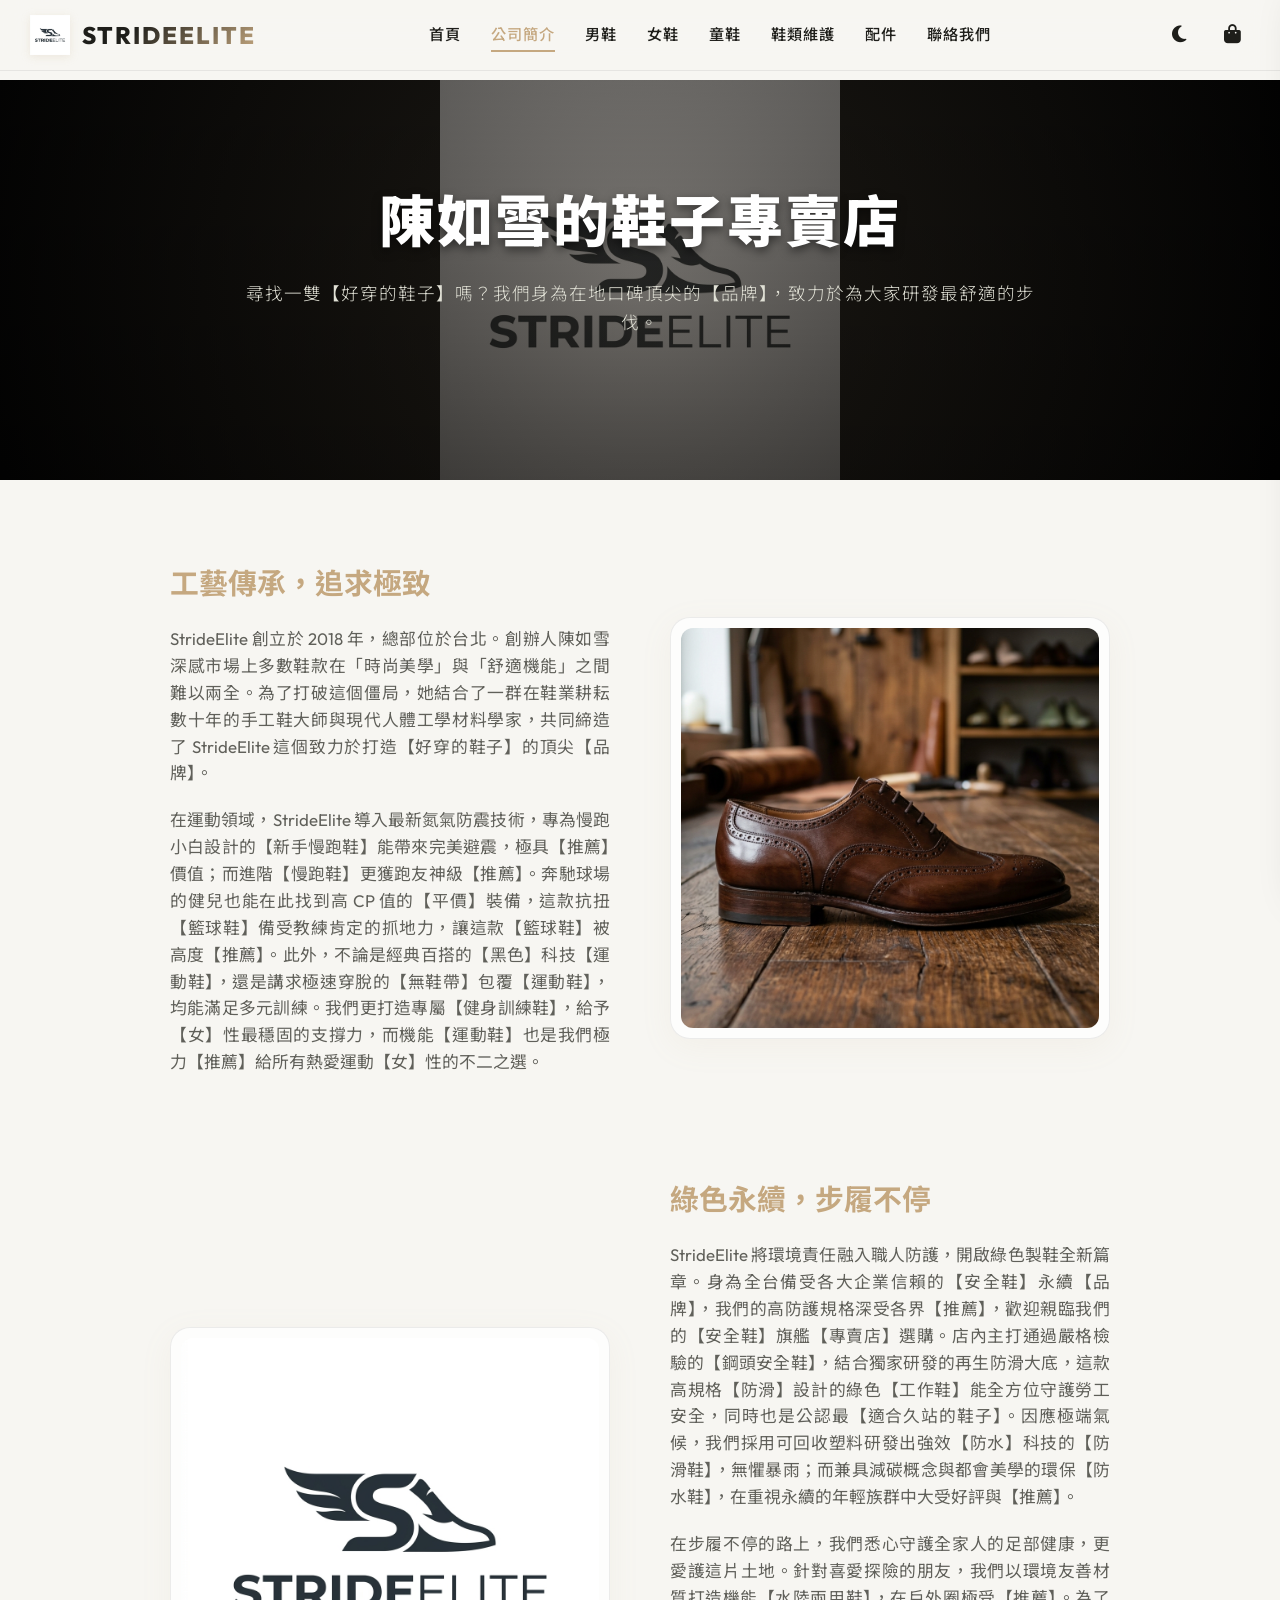
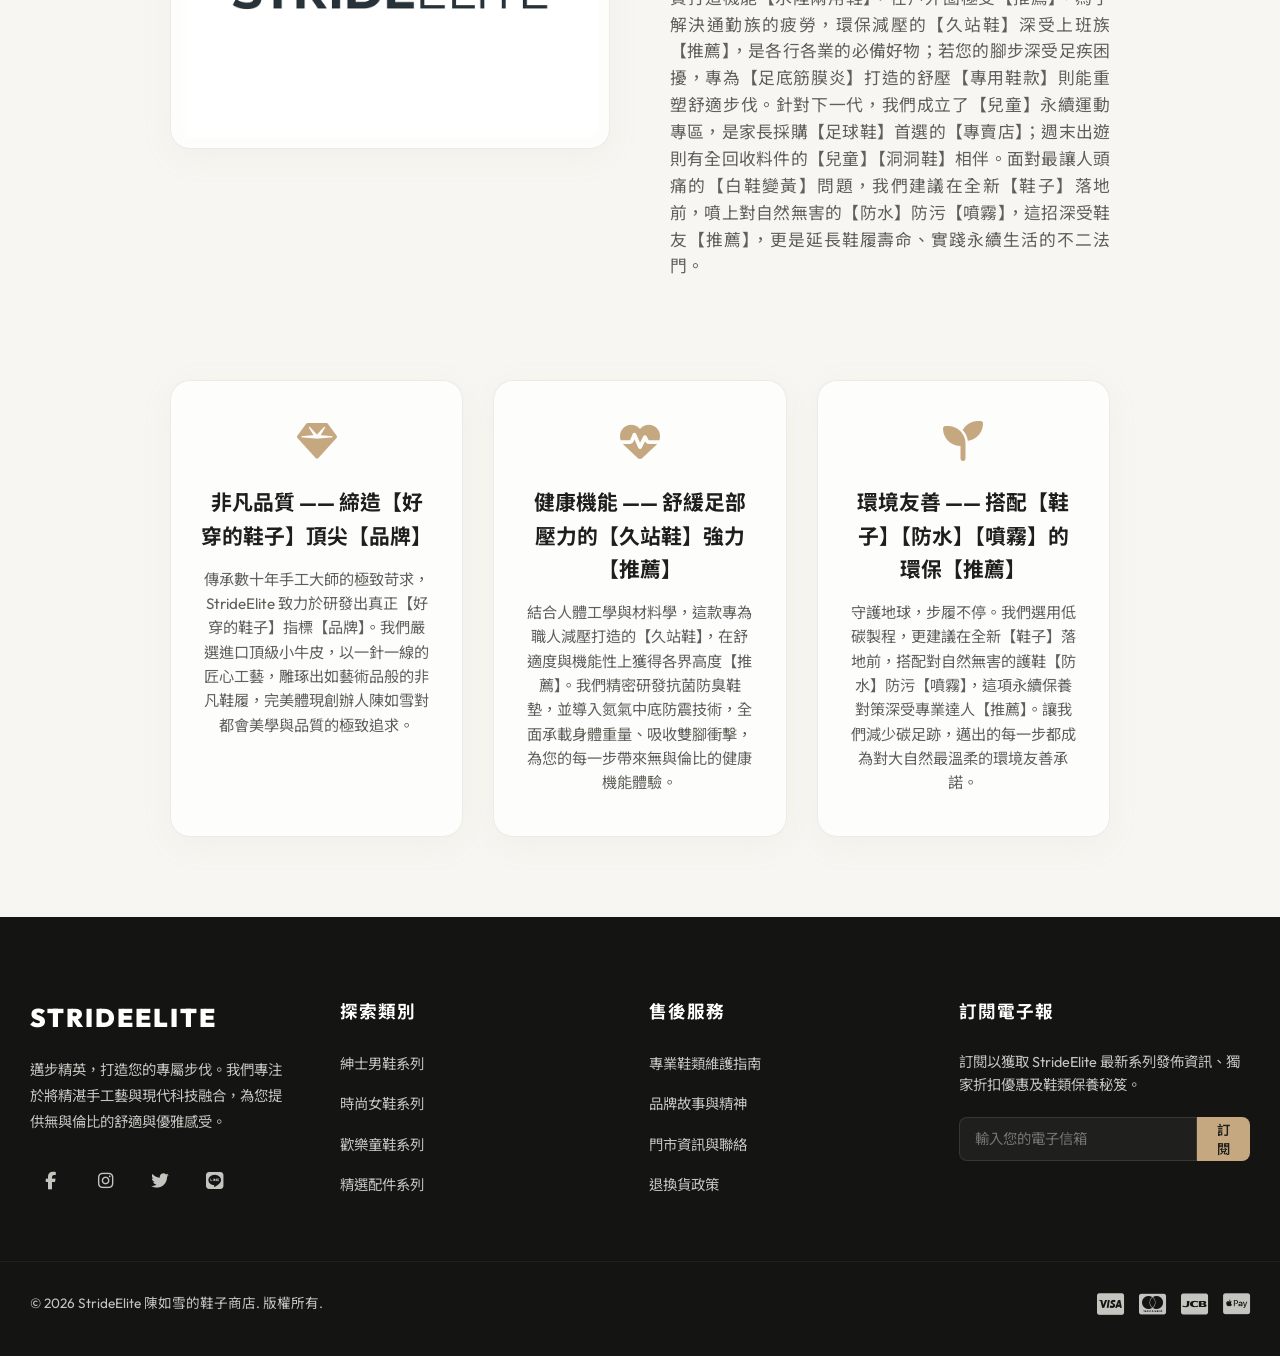
==== about.html @ 8a20d1fc "Add files via upload" ====
<!DOCTYPE html>
<html lang="zh-Hant-TW">
<head>
  <meta charset="UTF-8">
  <meta name="viewport" content="width=device-width, initial-scale=1.0">
  
  <!-- SEO Meta Tags -->
  <title>品牌故事與精神 | StrideElite 邁步精英</title>
  <meta name="description" content="了解 StrideElite 品牌背後的手工藝傳承與人體工學健康機能。創辦人陳如雪帶領團隊堅持永續環保理念，打造舒適且好穿的鞋履。">
  <meta name="keywords" content="StrideElite, 品牌故事, 陳如雪, 手工製鞋, 綠色永續, 環保鞋">
  <meta name="author" content="StrideElite Co.">
  
  <!-- Favicon -->
  <link rel="icon" type="image/png" href="assets/images/logo.png">
  
  <!-- Stylesheets -->
  <link rel="stylesheet" href="https://cdnjs.cloudflare.com/ajax/libs/font-awesome/6.4.0/css/all.min.css">
  <link rel="stylesheet" href="css/styles.css">
</head>
<body>

  <!-- App Sticky Navbar (Header) -->
  <header class="app-header" id="app-header"></header>

  <!-- Main View Container -->
  <main class="main-content" id="main-content">
    <div style="padding: 100px; text-align: center;">
      <i class="fas fa-spinner fa-spin" style="font-size: 3rem; color: var(--primary-gold); margin-bottom: 20px;"></i>
      <h2>載入品牌故事中...</h2>
    </div>
  </main>

  <!-- App Footer -->
  <footer class="app-footer" id="app-footer"></footer>

  <!-- Sidebar Cart Widget -->
  <div class="cart-sidebar" id="cart-sidebar">
    <div class="cart-header">
      <h3><i class="fas fa-shopping-bag" style="color: var(--primary-gold);"></i> 我的購物車</h3>
      <button class="close-cart-btn" id="close-cart-btn" title="關閉購物車">
        <i class="fas fa-times"></i>
      </button>
    </div>
    <div class="cart-items-list" id="cart-items-list"></div>
    <div class="cart-footer">
      <div class="cart-total-row">
        <span class="cart-total-label">總金額 (Subtotal):</span>
        <span class="cart-total-price" id="cart-total-price">0</span>
      </div>
      <button class="btn btn-primary btn-checkout" id="checkout-btn">
        立即前往結帳 <i class="fas fa-arrow-right" style="margin-left: 8px;"></i>
      </button>
    </div>
  </div>

  <div class="overlay-backdrop" id="overlay-backdrop"></div>

  <!-- Scripts -->
  <script src="js/products.js"></script>
  <script src="js/components.js"></script>
  <script src="js/app.js"></script>
  
  <script>
    document.addEventListener('DOMContentLoaded', () => {
      const footer = document.getElementById('app-footer');
      if (footer) {
        footer.innerHTML = getFooterHTML();
        const newsletterForm = document.getElementById('newsletter-form');
        if (newsletterForm) {
          newsletterForm.addEventListener('submit', (e) => {
            e.preventDefault();
            const email = newsletterForm.querySelector('input').value;
            showToast(`感謝訂閱！折扣碼已發送至 ${email}`);
            newsletterForm.reset();
          });
        }
      }
    });
  </script>
</body>
</html>
---- css/styles.css ----
/* StrideElite - Premium Brand Shoe Website Styling */

/* Import Fonts */
@import url('https://fonts.googleapis.com/css2?family=Noto+Sans+TC:wght@300;400;500;700;900&family=Outfit:wght@300;400;500;600;700;900&display=swap');

/* CSS Variables */
:root {
  /* Color Palette - Premium Warm/Bronze Theme */
  --primary-gold: #c5a880;
  --primary-gold-hover: #b09168;
  --accent-gold: #e2cfa7;
  
  /* Light Theme Colors */
  --bg-color: #f7f6f2;
  --bg-card: rgba(255, 255, 255, 0.75);
  --bg-nav: rgba(247, 246, 242, 0.85);
  --text-primary: #1e1e1a;
  --text-secondary: #60605a;
  --border-color: rgba(30, 30, 26, 0.08);
  --card-shadow: 0 8px 32px 0 rgba(197, 168, 128, 0.08);
  --glass-bg: rgba(255, 255, 255, 0.45);
  --glass-border: rgba(255, 255, 255, 0.6);
  --footer-bg: #141412;
  --footer-text: #c5c5c0;
  --input-bg: #ffffff;
  
  /* Status Colors */
  --success: #63a375;
  --warning: #ffb142;
  
  /* Fonts */
  --font-primary: 'Outfit', 'Noto Sans TC', sans-serif;
  
  /* System Constants */
  --border-radius-lg: 20px;
  --border-radius-md: 12px;
  --border-radius-sm: 8px;
  --transition-smooth: all 0.4s cubic-bezier(0.25, 1, 0.5, 1);
  --transition-fast: all 0.2s ease;
}

/* Dark Theme Variables */
[data-theme="dark"] {
  --bg-color: #0d0d0c;
  --bg-card: rgba(20, 20, 18, 0.75);
  --bg-nav: rgba(13, 13, 12, 0.85);
  --text-primary: #f5f5f0;
  --text-secondary: #a5a59f;
  --border-color: rgba(245, 245, 240, 0.08);
  --card-shadow: 0 8px 32px 0 rgba(0, 0, 0, 0.4);
  --glass-bg: rgba(20, 20, 18, 0.45);
  --glass-border: rgba(245, 245, 240, 0.08);
  --footer-bg: #070706;
  --footer-text: #9a9a95;
  --input-bg: #181816;
}

/* Reset & Global Styles */
* {
  margin: 0;
  padding: 0;
  box-sizing: border-box;
}

body {
  font-family: var(--font-primary);
  background-color: var(--bg-color);
  color: var(--text-primary);
  line-height: 1.6;
  overflow-x: hidden;
  transition: background-color 0.5s ease, color 0.5s ease;
}

a {
  text-decoration: none;
  color: inherit;
  transition: var(--transition-fast);
}

button, input, textarea, select {
  font-family: inherit;
  outline: none;
}

img {
  max-width: 100%;
  height: auto;
  display: block;
}

/* Scrollbar Customization */
::-webkit-scrollbar {
  width: 8px;
}
::-webkit-scrollbar-track {
  background: var(--bg-color);
}
::-webkit-scrollbar-thumb {
  background: var(--primary-gold);
  border-radius: 4px;
}
::-webkit-scrollbar-thumb:hover {
  background: var(--primary-gold-hover);
}

/* Glassmorphism Utility */
.glass-panel {
  background: var(--bg-card);
  backdrop-filter: blur(16px);
  -webkit-backdrop-filter: blur(16px);
  border: 1px solid var(--border-color);
  box-shadow: var(--card-shadow);
  border-radius: var(--border-radius-lg);
  transition: var(--transition-smooth);
}

/* App Header Layout */
.app-header {
  position: fixed;
  top: 0;
  left: 0;
  width: 100%;
  z-index: 1000;
  background: var(--bg-nav);
  backdrop-filter: blur(20px);
  -webkit-backdrop-filter: blur(20px);
  border-bottom: 1px solid var(--border-color);
  transition: var(--transition-smooth);
}

.header-container {
  max-width: 1400px;
  margin: 0 auto;
  padding: 15px 30px;
  display: flex;
  justify-content: space-between;
  align-items: center;
}

.logo-link {
  display: flex;
  align-items: center;
  gap: 12px;
}

.logo-img {
  height: 40px;
  width: auto;
  filter: drop-shadow(0 2px 4px rgba(197, 168, 128, 0.2));
}

.logo-text {
  font-size: 1.5rem;
  font-weight: 800;
  letter-spacing: 2px;
  background: linear-gradient(135deg, var(--text-primary) 30%, var(--primary-gold) 100%);
  -webkit-background-clip: text;
  -webkit-text-fill-color: transparent;
  text-transform: uppercase;
}

.nav-menu {
  display: flex;
  list-style: none;
  gap: 30px;
}

.nav-link {
  font-size: 0.95rem;
  font-weight: 500;
  letter-spacing: 1px;
  position: relative;
  padding: 8px 0;
}

.nav-link::after {
  content: '';
  position: absolute;
  bottom: 0;
  left: 0;
  width: 0;
  height: 2px;
  background-color: var(--primary-gold);
  transition: var(--transition-smooth);
}

.nav-link:hover, .nav-link.active {
  color: var(--primary-gold);
}

.nav-link:hover::after, .nav-link.active::after {
  width: 100%;
}

.header-actions {
  display: flex;
  align-items: center;
  gap: 20px;
}

.action-btn {
  background: none;
  border: none;
  color: var(--text-primary);
  font-size: 1.2rem;
  cursor: pointer;
  padding: 8px;
  border-radius: 50%;
  display: flex;
  align-items: center;
  justify-content: center;
  transition: var(--transition-smooth);
  border: 1px solid transparent;
}

.action-btn:hover {
  background-color: var(--border-color);
  color: var(--primary-gold);
  border-color: var(--primary-gold);
}

.theme-toggle i {
  transition: transform 0.5s ease;
}

.theme-toggle:hover i {
  transform: rotate(45deg);
}

/* Mobile Menu Toggle Button */
.menu-toggle {
  display: none;
}

/* Main Content Wrapper */
.main-content {
  margin-top: 80px; /* To prevent overlap with fixed header */
  min-height: calc(100vh - 80px - 320px);
}

/* Page Containers with Fade-in Animation */
.page-view {
  animation: pageFadeIn 0.6s cubic-bezier(0.25, 1, 0.5, 1) forwards;
}

@keyframes pageFadeIn {
  from {
    opacity: 0;
    transform: translateY(15px);
  }
  to {
    opacity: 1;
    transform: translateY(0);
  }
}

/* --- Hero Section & Homepage --- */
.hero-section {
  position: relative;
  height: 650px;
  display: flex;
  align-items: center;
  justify-content: center;
  text-align: center;
  background: linear-gradient(rgba(0, 0, 0, 0.4), rgba(0, 0, 0, 0.6)), url('../assets/images/men_runner.png') no-repeat center center;
  background-size: cover;
  background-attachment: fixed;
  color: #ffffff;
  padding: 0 20px;
}

.hero-overlay {
  position: absolute;
  top: 0;
  left: 0;
  width: 100%;
  height: 100%;
  background: radial-gradient(circle, rgba(197, 168, 128, 0.1) 0%, rgba(0, 0, 0, 0.7) 100%);
  pointer-events: none;
}

.hero-content {
  position: relative;
  z-index: 2;
  max-width: 800px;
  animation: heroSlideUp 1s ease-out;
}

@keyframes heroSlideUp {
  from {
    opacity: 0;
    transform: translateY(30px);
  }
  to {
    opacity: 1;
    transform: translateY(0);
  }
}

.hero-subtitle {
  font-size: 1.1rem;
  font-weight: 600;
  text-transform: uppercase;
  letter-spacing: 5px;
  color: var(--primary-gold);
  margin-bottom: 20px;
}

.hero-title {
  font-size: 3.5rem;
  font-weight: 900;
  line-height: 1.2;
  margin-bottom: 25px;
  letter-spacing: 2px;
  text-shadow: 0 4px 10px rgba(0, 0, 0, 0.5);
}

.hero-description {
  font-size: 1.1rem;
  margin-bottom: 35px;
  color: #e0e0d5;
  font-weight: 300;
  letter-spacing: 1px;
}

.hero-buttons {
  display: flex;
  justify-content: center;
  gap: 20px;
}

.btn {
  display: inline-flex;
  align-items: center;
  gap: 10px;
  padding: 14px 30px;
  border-radius: var(--border-radius-md);
  font-weight: 600;
  font-size: 0.95rem;
  letter-spacing: 1px;
  cursor: pointer;
  transition: var(--transition-smooth);
}

.btn-primary {
  background-color: var(--primary-gold);
  color: #1e1e1a;
  border: 1px solid var(--primary-gold);
}

.btn-primary:hover {
  background-color: transparent;
  color: #ffffff;
  box-shadow: 0 0 20px rgba(197, 168, 128, 0.4);
}

.btn-secondary {
  background-color: transparent;
  color: #ffffff;
  border: 1px solid rgba(255, 255, 255, 0.3);
}

.btn-secondary:hover {
  border-color: #ffffff;
  background-color: rgba(255, 255, 255, 0.1);
}

/* Category Grid Showcase */
.category-showcase {
  max-width: 1400px;
  margin: 80px auto;
  padding: 0 30px;
}

.section-header {
  text-align: center;
  margin-bottom: 50px;
}

.section-title {
  font-size: 2.2rem;
  font-weight: 800;
  margin-bottom: 15px;
  position: relative;
  display: inline-block;
}

.section-title::after {
  content: '';
  position: absolute;
  bottom: -8px;
  left: 50%;
  transform: translateX(-50%);
  width: 50px;
  height: 3px;
  background-color: var(--primary-gold);
}

.section-subtitle {
  color: var(--text-secondary);
  font-size: 1rem;
}

.grid-categories {
  display: grid;
  grid-template-columns: repeat(3, 1fr);
  gap: 30px;
}

.category-card {
  position: relative;
  height: 320px;
  border-radius: var(--border-radius-lg);
  overflow: hidden;
  box-shadow: var(--card-shadow);
  cursor: pointer;
}

.category-img-wrapper {
  width: 100%;
  height: 100%;
  transition: var(--transition-smooth);
}

.category-card img {
  width: 100%;
  height: 100%;
  object-fit: cover;
  transition: var(--transition-smooth);
}

.category-info {
  position: absolute;
  bottom: 0;
  left: 0;
  width: 100%;
  padding: 30px;
  background: linear-gradient(to top, rgba(0, 0, 0, 0.8) 0%, rgba(0, 0, 0, 0) 100%);
  color: #ffffff;
  z-index: 2;
  transition: var(--transition-smooth);
}

.category-info h3 {
  font-size: 1.5rem;
  font-weight: 700;
  margin-bottom: 5px;
}

.category-info p {
  font-size: 0.85rem;
  color: var(--accent-gold);
  letter-spacing: 1px;
}

.category-card:hover img {
  transform: scale(1.1);
}

.category-card:hover .category-info {
  padding-bottom: 35px;
}

/* Featured Products & Grid Lists */
.featured-products {
  max-width: 1400px;
  margin: 80px auto;
  padding: 0 30px;
}

.products-grid {
  display: grid;
  grid-template-columns: repeat(auto-fill, minmax(320px, 1fr));
  gap: 30px;
}

/* Product Card - Glassmorphism style */
.product-card {
  position: relative;
  display: flex;
  flex-direction: column;
  height: 100%;
  padding: 20px;
  border-radius: var(--border-radius-lg);
  overflow: hidden;
  transition: var(--transition-smooth);
  background: var(--bg-card);
}

.product-card:hover {
  transform: translateY(-8px);
  border-color: var(--primary-gold);
  box-shadow: 0 12px 40px 0 rgba(197, 168, 128, 0.15);
}

.badge-tag {
  position: absolute;
  top: 25px;
  left: 25px;
  background-color: var(--primary-gold);
  color: #1e1e1a;
  padding: 5px 12px;
  border-radius: 30px;
  font-size: 0.75rem;
  font-weight: 700;
  z-index: 3;
}

.product-img-holder {
  width: 100%;
  height: 250px;
  display: flex;
  align-items: center;
  justify-content: center;
  border-radius: var(--border-radius-md);
  background-color: rgba(30, 30, 26, 0.03);
  overflow: hidden;
  margin-bottom: 20px;
}

[data-theme="dark"] .product-img-holder {
  background-color: rgba(255, 255, 255, 0.02);
}

.product-img-holder img {
  max-height: 85%;
  max-width: 85%;
  object-fit: contain;
  transition: var(--transition-smooth);
}

.product-card:hover .product-img-holder img {
  transform: scale(1.08) rotate(-2deg);
}

.product-meta {
  flex-grow: 1;
  display: flex;
  flex-direction: column;
}

.product-meta-header {
  display: flex;
  justify-content: space-between;
  align-items: flex-start;
  margin-bottom: 10px;
}

.product-cat {
  font-size: 0.8rem;
  text-transform: uppercase;
  color: var(--primary-gold);
  font-weight: 600;
  letter-spacing: 1px;
}

.product-rating {
  font-size: 0.85rem;
  font-weight: 600;
  display: flex;
  align-items: center;
  gap: 4px;
  color: var(--warning);
}

.product-card-title {
  font-size: 1.15rem;
  font-weight: 700;
  margin-bottom: 12px;
  line-height: 1.4;
  color: var(--text-primary);
  display: -webkit-box;
  -webkit-line-clamp: 2;
  -webkit-box-orient: vertical;
  overflow: hidden;
  height: 3.2rem;
}

.product-card-bottom {
  display: flex;
  justify-content: space-between;
  align-items: center;
  margin-top: auto;
  padding-top: 15px;
  border-top: 1px solid var(--border-color);
}

.price-box {
  display: flex;
  flex-direction: column;
}

.price-original {
  font-size: 0.8rem;
  text-decoration: line-through;
  color: var(--text-secondary);
}

.price-current {
  font-size: 1.3rem;
  font-weight: 800;
  color: var(--text-primary);
}

.price-current::before {
  content: 'NT$ ';
  font-size: 0.9rem;
  font-weight: 600;
}

.add-cart-btn {
  background-color: var(--primary-gold);
  border: none;
  width: 40px;
  height: 40px;
  border-radius: var(--border-radius-sm);
  color: #1e1e1a;
  cursor: pointer;
  display: flex;
  align-items: center;
  justify-content: center;
  font-size: 1rem;
  transition: var(--transition-smooth);
}

.add-cart-btn:hover {
  background-color: var(--text-primary);
  color: var(--bg-color);
}

/* Grid Filter Section */
.filter-bar {
  display: flex;
  justify-content: space-between;
  align-items: center;
  margin-bottom: 40px;
  padding: 20px 30px;
  border-radius: var(--border-radius-md);
  flex-wrap: wrap;
  gap: 20px;
}

.search-box {
  position: relative;
  min-width: 300px;
  flex-grow: 1;
  max-width: 450px;
}

.search-box input {
  width: 100%;
  padding: 12px 20px 12px 45px;
  border-radius: 30px;
  border: 1px solid var(--border-color);
  background-color: var(--input-bg);
  color: var(--text-primary);
  font-size: 0.9rem;
  transition: var(--transition-smooth);
}

.search-box input:focus {
  border-color: var(--primary-gold);
  box-shadow: 0 0 0 3px rgba(197, 168, 128, 0.15);
}

.search-box i {
  position: absolute;
  left: 18px;
  top: 50%;
  transform: translateY(-50%);
  color: var(--text-secondary);
}

.filter-options {
  display: flex;
  gap: 15px;
  align-items: center;
}

.filter-select {
  padding: 12px 20px;
  border-radius: 30px;
  border: 1px solid var(--border-color);
  background-color: var(--input-bg);
  color: var(--text-primary);
  font-size: 0.9rem;
  cursor: pointer;
  transition: var(--transition-smooth);
}

.filter-select:focus {
  border-color: var(--primary-gold);
}

/* Brand Benefits Badge row */
.brand-benefits {
  max-width: 1400px;
  margin: 60px auto;
  padding: 40px 30px;
  display: grid;
  grid-template-columns: repeat(4, 1fr);
  gap: 30px;
  border-top: 1px solid var(--border-color);
}

.benefit-item {
  display: flex;
  align-items: center;
  gap: 20px;
}

.benefit-icon {
  width: 60px;
  height: 60px;
  background-color: rgba(197, 168, 128, 0.1);
  color: var(--primary-gold);
  border-radius: 50%;
  display: flex;
  align-items: center;
  justify-content: center;
  font-size: 1.5rem;
  flex-shrink: 0;
}

.benefit-text h4 {
  font-size: 1.1rem;
  font-weight: 700;
  margin-bottom: 5px;
}

.benefit-text p {
  font-size: 0.85rem;
  color: var(--text-secondary);
}

/* --- Company Profile Page (關於我們) --- */
.about-hero {
  height: 400px;
  position: relative;
  display: flex;
  align-items: center;
  justify-content: center;
  background: linear-gradient(rgba(0,0,0,0.5), rgba(0,0,0,0.7)), url('../assets/images/logo.png') no-repeat center center;
  background-size: contain;
  background-color: #141412;
  color: #ffffff;
  text-align: center;
  margin-bottom: 80px;
}

.about-content {
  max-width: 1000px;
  margin: 0 auto 80px;
  padding: 0 30px;
}

.about-grid {
  display: grid;
  grid-template-columns: 1fr 1fr;
  gap: 60px;
  align-items: center;
  margin-bottom: 80px;
}

.about-text h3 {
  font-size: 1.8rem;
  font-weight: 700;
  margin-bottom: 20px;
  color: var(--primary-gold);
}

.about-text p {
  margin-bottom: 20px;
  color: var(--text-secondary);
  font-size: 1.05rem;
  text-align: justify;
}

.about-image {
  border-radius: var(--border-radius-lg);
  overflow: hidden;
  box-shadow: var(--card-shadow);
  border: 1px solid var(--border-color);
  background-color: var(--bg-card);
  padding: 10px;
}

.about-image img {
  border-radius: var(--border-radius-md);
  width: 100%;
  height: 400px;
  object-fit: cover;
}

.values-row {
  display: grid;
  grid-template-columns: repeat(3, 1fr);
  gap: 30px;
  margin-top: 60px;
}

.value-card {
  padding: 40px 30px;
  text-align: center;
}

.value-card i {
  font-size: 2.5rem;
  color: var(--primary-gold);
  margin-bottom: 25px;
}

.value-card h4 {
  font-size: 1.3rem;
  font-weight: 700;
  margin-bottom: 15px;
}

.value-card p {
  color: var(--text-secondary);
  font-size: 0.95rem;
}

/* --- Shoe Care & Maintenance (鞋類維護) --- */
.care-section {
  max-width: 1200px;
  margin: 60px auto;
  padding: 0 30px;
}

.care-tabs {
  display: flex;
  justify-content: center;
  gap: 15px;
  margin-bottom: 50px;
}

.tab-btn {
  padding: 12px 25px;
  border-radius: 30px;
  border: 1px solid var(--border-color);
  background: var(--bg-card);
  color: var(--text-primary);
  font-weight: 600;
  cursor: pointer;
  transition: var(--transition-smooth);
}

.tab-btn.active, .tab-btn:hover {
  background-color: var(--primary-gold);
  color: #1e1e1a;
  border-color: var(--primary-gold);
  box-shadow: 0 4px 15px rgba(197, 168, 128, 0.3);
}

.care-guide-container {
  display: grid;
  grid-template-columns: 1fr 1fr;
  gap: 50px;
  align-items: center;
  padding: 40px;
}

.care-guide-content h3 {
  font-size: 1.8rem;
  font-weight: 800;
  margin-bottom: 20px;
  color: var(--primary-gold);
}

.care-guide-content p {
  color: var(--text-secondary);
  margin-bottom: 30px;
}

.step-list {
  display: flex;
  flex-direction: column;
  gap: 20px;
}

.step-item {
  display: flex;
  gap: 15px;
}

.step-num {
  width: 32px;
  height: 32px;
  background-color: var(--primary-gold);
  color: #1e1e1a;
  border-radius: 50%;
  display: flex;
  align-items: center;
  justify-content: center;
  font-weight: 700;
  flex-shrink: 0;
}

.step-text h5 {
  font-size: 1rem;
  font-weight: 700;
  margin-bottom: 5px;
}

.step-text p {
  font-size: 0.9rem;
  color: var(--text-secondary);
  margin-bottom: 0;
}

.care-guide-img img {
  border-radius: var(--border-radius-lg);
  box-shadow: var(--card-shadow);
  width: 100%;
  height: 350px;
  object-fit: cover;
}

/* --- Contact Us (聯絡我們) --- */
.contact-container {
  max-width: 1200px;
  margin: 60px auto;
  padding: 0 30px;
  display: grid;
  grid-template-columns: 1.2fr 1.8fr;
  gap: 50px;
}

.contact-info-panel {
  padding: 40px;
  display: flex;
  flex-direction: column;
  gap: 30px;
}

.contact-info-panel h3 {
  font-size: 1.8rem;
  font-weight: 800;
  color: var(--primary-gold);
}

.contact-details {
  display: flex;
  flex-direction: column;
  gap: 25px;
}

.contact-detail-item {
  display: flex;
  gap: 20px;
  align-items: flex-start;
}

.contact-detail-item i {
  font-size: 1.3rem;
  color: var(--primary-gold);
  width: 30px;
  text-align: center;
}

.contact-detail-text h5 {
  font-size: 1rem;
  font-weight: 700;
  margin-bottom: 4px;
}

.contact-detail-text p {
  font-size: 0.9rem;
  color: var(--text-secondary);
}

.social-links {
  display: flex;
  gap: 15px;
  margin-top: 10px;
}

.social-icon {
  width: 40px;
  height: 40px;
  border-radius: 50%;
  border: 1px solid var(--border-color);
  display: flex;
  align-items: center;
  justify-content: center;
  font-size: 1.1rem;
  transition: var(--transition-smooth);
}

.social-icon:hover {
  background-color: var(--primary-gold);
  color: #1e1e1a;
  border-color: var(--primary-gold);
  transform: translateY(-3px);
}

.contact-form-panel {
  padding: 40px;
}

.contact-form-panel h3 {
  font-size: 1.8rem;
  font-weight: 800;
  margin-bottom: 30px;
}

.form-group {
  margin-bottom: 20px;
}

.form-group label {
  display: block;
  font-size: 0.9rem;
  font-weight: 600;
  margin-bottom: 8px;
}

.form-group input, .form-group textarea {
  width: 100%;
  padding: 12px 18px;
  border-radius: var(--border-radius-sm);
  border: 1px solid var(--border-color);
  background-color: var(--input-bg);
  color: var(--text-primary);
  font-size: 0.95rem;
  transition: var(--transition-smooth);
}

.form-group input:focus, .form-group textarea:focus {
  border-color: var(--primary-gold);
  box-shadow: 0 0 0 3px rgba(197, 168, 128, 0.15);
}

.form-group textarea {
  height: 150px;
  resize: vertical;
}

/* Submit Form Feedback */
.form-feedback {
  padding: 15px;
  border-radius: var(--border-radius-sm);
  margin-bottom: 20px;
  font-weight: 600;
  display: none;
  animation: pageFadeIn 0.3s ease;
}

.form-feedback.success {
  background-color: rgba(99, 163, 117, 0.15);
  color: var(--success);
  border: 1px solid rgba(99, 163, 117, 0.3);
  display: block;
}

/* --- Product Detail Page (商品詳細頁面) --- */
.detail-container {
  max-width: 1300px;
  margin: 60px auto;
  padding: 0 30px;
}

.detail-back-link {
  display: inline-flex;
  align-items: center;
  gap: 8px;
  font-weight: 600;
  color: var(--primary-gold);
  margin-bottom: 30px;
}

.detail-back-link:hover {
  transform: translateX(-5px);
}

.detail-grid {
  display: grid;
  grid-template-columns: 1fr 1fr;
  gap: 60px;
  margin-bottom: 80px;
}

.detail-gallery {
  display: flex;
  align-items: center;
  justify-content: center;
  padding: 40px;
  border-radius: var(--border-radius-lg);
  background-color: rgba(30, 30, 26, 0.02);
}

[data-theme="dark"] .detail-gallery {
  background-color: rgba(255, 255, 255, 0.01);
}

.detail-main-img {
  max-height: 450px;
  object-fit: contain;
  filter: drop-shadow(0 15px 30px rgba(0, 0, 0, 0.1));
}

.detail-info {
  display: flex;
  flex-direction: column;
}

.detail-cat-row {
  display: flex;
  justify-content: space-between;
  align-items: center;
  margin-bottom: 15px;
}

.detail-title {
  font-size: 2.2rem;
  font-weight: 900;
  line-height: 1.3;
  margin-bottom: 20px;
}

.detail-price-row {
  display: flex;
  align-items: center;
  gap: 20px;
  margin-bottom: 25px;
  padding-bottom: 25px;
  border-bottom: 1px solid var(--border-color);
}

.detail-price-curr {
  font-size: 2rem;
  font-weight: 800;
  color: var(--text-primary);
}

.detail-price-curr::before {
  content: 'NT$ ';
  font-size: 1.2rem;
}

.detail-price-orig {
  font-size: 1.1rem;
  text-decoration: line-through;
  color: var(--text-secondary);
}

.detail-description {
  color: var(--text-secondary);
  font-size: 1.05rem;
  margin-bottom: 30px;
  line-height: 1.8;
}

.detail-options {
  display: flex;
  flex-direction: column;
  gap: 25px;
  margin-bottom: 40px;
}

.option-group h4 {
  font-size: 0.95rem;
  font-weight: 700;
  margin-bottom: 12px;
  text-transform: uppercase;
  letter-spacing: 1px;
}

.size-selector {
  display: flex;
  flex-wrap: wrap;
  gap: 12px;
}

.size-btn {
  width: 50px;
  height: 50px;
  border-radius: 50%;
  border: 1px solid var(--border-color);
  background: var(--bg-card);
  color: var(--text-primary);
  font-weight: 600;
  font-size: 0.95rem;
  display: flex;
  align-items: center;
  justify-content: center;
  cursor: pointer;
  transition: var(--transition-smooth);
}

.size-btn:hover {
  border-color: var(--primary-gold);
  color: var(--primary-gold);
}

.size-btn.active {
  background-color: var(--primary-gold);
  color: #1e1e1a;
  border-color: var(--primary-gold);
  box-shadow: 0 4px 15px rgba(197, 168, 128, 0.3);
}

.color-selector {
  display: flex;
  gap: 12px;
}

.color-pill {
  padding: 8px 18px;
  border-radius: 30px;
  border: 1px solid var(--border-color);
  background: var(--bg-card);
  font-size: 0.9rem;
  font-weight: 600;
  cursor: pointer;
  transition: var(--transition-smooth);
}

.color-pill:hover, .color-pill.active {
  border-color: var(--primary-gold);
  color: var(--primary-gold);
}

.color-pill.active {
  background-color: rgba(197, 168, 128, 0.1);
}

.detail-actions {
  display: flex;
  gap: 20px;
  margin-bottom: 40px;
}

.qty-selector {
  display: flex;
  align-items: center;
  border: 1px solid var(--border-color);
  border-radius: var(--border-radius-sm);
  background: var(--bg-card);
  overflow: hidden;
}

.qty-btn {
  border: none;
  background: none;
  color: var(--text-primary);
  width: 45px;
  height: 45px;
  font-size: 1.1rem;
  cursor: pointer;
  display: flex;
  align-items: center;
  justify-content: center;
  transition: var(--transition-fast);
}

.qty-btn:hover {
  background-color: var(--border-color);
}

.qty-input {
  width: 50px;
  height: 45px;
  border: none;
  background: none;
  color: var(--text-primary);
  text-align: center;
  font-size: 1rem;
  font-weight: 700;
  pointer-events: none;
}

.btn-add-to-cart {
  flex-grow: 1;
  justify-content: center;
  height: 47px;
}

/* Detail Features List */
.detail-features {
  padding: 30px;
  margin-bottom: 60px;
}

.detail-features h4 {
  font-size: 1.2rem;
  font-weight: 800;
  margin-bottom: 20px;
  color: var(--primary-gold);
}

.detail-features ul {
  list-style: none;
  display: flex;
  flex-direction: column;
  gap: 12px;
}

.detail-features li {
  position: relative;
  padding-left: 25px;
  font-size: 0.95rem;
  color: var(--text-secondary);
}

.detail-features li::before {
  content: '✓';
  position: absolute;
  left: 0;
  color: var(--primary-gold);
  font-weight: 900;
}

/* Dynamic Reviews Widget */
.reviews-section {
  border-top: 1px solid var(--border-color);
  padding-top: 50px;
}

.reviews-header {
  display: flex;
  justify-content: space-between;
  align-items: center;
  margin-bottom: 40px;
}

.reviews-header h4 {
  font-size: 1.5rem;
  font-weight: 800;
}

.reviews-summary {
  display: flex;
  align-items: center;
  gap: 15px;
}

.rating-huge {
  font-size: 3rem;
  font-weight: 900;
  color: var(--primary-gold);
  line-height: 1;
}

.rating-stars {
  color: var(--warning);
  font-size: 1.1rem;
}

.reviews-list {
  display: flex;
  flex-direction: column;
  gap: 25px;
}

.review-item {
  padding: 25px;
  border-radius: var(--border-radius-md);
}

.review-meta {
  display: flex;
  justify-content: space-between;
  align-items: center;
  margin-bottom: 12px;
}

.review-user-info {
  display: flex;
  align-items: center;
  gap: 12px;
}

.user-avatar {
  width: 40px;
  height: 40px;
  border-radius: 50%;
  background-color: var(--primary-gold);
  color: #1e1e1a;
  display: flex;
  align-items: center;
  justify-content: center;
  font-weight: 700;
  font-size: 0.95rem;
}

.user-name {
  font-weight: 700;
  font-size: 0.95rem;
}

.review-date {
  font-size: 0.8rem;
  color: var(--text-secondary);
}

.review-content {
  font-size: 0.95rem;
  color: var(--text-secondary);
  line-height: 1.6;
}

/* --- Cart Sidebar Widget --- */
.cart-sidebar {
  position: fixed;
  top: 0;
  right: -450px;
  width: 420px;
  height: 100vh;
  z-index: 2000;
  background: var(--bg-card);
  backdrop-filter: blur(20px);
  -webkit-backdrop-filter: blur(20px);
  border-left: 1px solid var(--border-color);
  box-shadow: -10px 0 40px rgba(0, 0, 0, 0.15);
  display: flex;
  flex-direction: column;
  transition: right 0.5s cubic-bezier(0.25, 1, 0.5, 1);
}

.cart-sidebar.open {
  right: 0;
}

.cart-header {
  padding: 25px 30px;
  border-bottom: 1px solid var(--border-color);
  display: flex;
  justify-content: space-between;
  align-items: center;
}

.cart-header h3 {
  font-size: 1.3rem;
  font-weight: 800;
  display: flex;
  align-items: center;
  gap: 10px;
}

.close-cart-btn {
  background: none;
  border: none;
  color: var(--text-primary);
  font-size: 1.3rem;
  cursor: pointer;
  padding: 5px;
  border-radius: 50%;
  display: flex;
  align-items: center;
  justify-content: center;
  transition: var(--transition-fast);
}

.close-cart-btn:hover {
  background-color: var(--border-color);
  color: var(--primary-gold);
}

.cart-items-list {
  flex-grow: 1;
  padding: 30px;
  overflow-y: auto;
  display: flex;
  flex-direction: column;
  gap: 20px;
}

.cart-item {
  display: flex;
  gap: 15px;
  align-items: center;
  border-bottom: 1px solid var(--border-color);
  padding-bottom: 20px;
}

.cart-item-img {
  width: 70px;
  height: 70px;
  border-radius: var(--border-radius-sm);
  background-color: rgba(30, 30, 26, 0.02);
  display: flex;
  align-items: center;
  justify-content: center;
  flex-shrink: 0;
}

.cart-item-img img {
  max-width: 85%;
  max-height: 85%;
  object-fit: contain;
}

.cart-item-details {
  flex-grow: 1;
}

.cart-item-title {
  font-size: 0.95rem;
  font-weight: 700;
  margin-bottom: 4px;
  display: -webkit-box;
  -webkit-line-clamp: 1;
  -webkit-box-orient: vertical;
  overflow: hidden;
}

.cart-item-spec {
  font-size: 0.75rem;
  color: var(--text-secondary);
  margin-bottom: 6px;
}

.cart-item-price-row {
  display: flex;
  justify-content: space-between;
  align-items: center;
}

.cart-item-price {
  font-weight: 700;
  font-size: 0.95rem;
}

.cart-item-qty {
  font-size: 0.8rem;
  color: var(--text-secondary);
}

.remove-item-btn {
  background: none;
  border: none;
  color: var(--text-secondary);
  cursor: pointer;
  padding: 5px;
  font-size: 0.9rem;
  transition: var(--transition-fast);
}

.remove-item-btn:hover {
  color: #ff4757;
}

.cart-footer {
  padding: 30px;
  border-top: 1px solid var(--border-color);
  background-color: rgba(30, 30, 26, 0.01);
}

.cart-total-row {
  display: flex;
  justify-content: space-between;
  align-items: center;
  margin-bottom: 20px;
}

.cart-total-label {
  font-weight: 700;
  font-size: 1.1rem;
}

.cart-total-price {
  font-size: 1.5rem;
  font-weight: 800;
  color: var(--primary-gold);
}

.cart-total-price::before {
  content: 'NT$ ';
  font-size: 1.1rem;
}

.btn-checkout {
  width: 100%;
  justify-content: center;
}

.empty-cart-text {
  text-align: center;
  color: var(--text-secondary);
  margin-top: 100px;
  font-size: 1rem;
}

/* App Footer Layout */
.app-footer {
  background-color: var(--footer-bg);
  color: var(--footer-text);
  padding: 80px 0 40px;
  border-top: 1px solid var(--border-color);
}

.footer-container {
  max-width: 1400px;
  margin: 0 auto;
  padding: 0 30px;
  display: grid;
  grid-template-columns: repeat(4, 1fr);
  gap: 50px;
}

.footer-logo-panel h3 {
  font-size: 1.6rem;
  font-weight: 900;
  color: #ffffff;
  letter-spacing: 2px;
  text-transform: uppercase;
  margin-bottom: 20px;
}

.footer-logo-panel p {
  font-size: 0.9rem;
  line-height: 1.8;
  margin-bottom: 25px;
}

.footer-links-panel h4 {
  font-size: 1.1rem;
  font-weight: 700;
  color: #ffffff;
  margin-bottom: 25px;
  text-transform: uppercase;
  letter-spacing: 1px;
}

.footer-links-panel ul {
  list-style: none;
  display: flex;
  flex-direction: column;
  gap: 15px;
}

.footer-links-panel a {
  font-size: 0.9rem;
  transition: var(--transition-fast);
}

.footer-links-panel a:hover {
  color: var(--primary-gold);
  padding-left: 5px;
}

.footer-newsletter-panel h4 {
  font-size: 1.1rem;
  font-weight: 700;
  color: #ffffff;
  margin-bottom: 25px;
  text-transform: uppercase;
  letter-spacing: 1px;
}

.footer-newsletter-panel p {
  font-size: 0.9rem;
  margin-bottom: 20px;
  line-height: 1.6;
}

.newsletter-form {
  display: flex;
}

.newsletter-form input {
  flex-grow: 1;
  padding: 12px 15px;
  border: 1px solid rgba(255, 255, 255, 0.1);
  background-color: rgba(255, 255, 255, 0.05);
  color: #ffffff;
  font-size: 0.9rem;
  border-radius: var(--border-radius-sm) 0 0 var(--border-radius-sm);
}

.newsletter-form button {
  background-color: var(--primary-gold);
  color: #1e1e1a;
  border: none;
  padding: 0 20px;
  cursor: pointer;
  font-weight: 600;
  border-radius: 0 var(--border-radius-sm) var(--border-radius-sm) 0;
  transition: var(--transition-fast);
}

.newsletter-form button:hover {
  background-color: #ffffff;
}

.footer-bottom {
  max-width: 1400px;
  margin: 60px auto 0;
  padding: 30px 30px 0;
  border-top: 1px solid rgba(255, 255, 255, 0.05);
  display: flex;
  justify-content: space-between;
  align-items: center;
  flex-wrap: wrap;
  gap: 20px;
}

.footer-bottom p {
  font-size: 0.85rem;
}

.footer-payments {
  display: flex;
  gap: 15px;
  font-size: 1.5rem;
}

/* Overlay Cover for Cart and Dialogs */
.overlay-backdrop {
  position: fixed;
  top: 0;
  left: 0;
  width: 100vw;
  height: 100vh;
  background-color: rgba(0, 0, 0, 0.4);
  backdrop-filter: blur(4px);
  -webkit-backdrop-filter: blur(4px);
  z-index: 1500;
  opacity: 0;
  pointer-events: none;
  transition: opacity 0.4s ease;
}

.overlay-backdrop.show {
  opacity: 1;
  pointer-events: auto;
}

/* Toast Notification Utility */
.toast-container {
  position: fixed;
  bottom: 30px;
  left: 30px;
  z-index: 3000;
  display: flex;
  flex-direction: column;
  gap: 10px;
}

.toast {
  padding: 15px 25px;
  border-radius: var(--border-radius-sm);
  background-color: var(--text-primary);
  color: var(--bg-color);
  font-weight: 600;
  font-size: 0.9rem;
  box-shadow: 0 5px 15px rgba(0,0,0,0.2);
  display: flex;
  align-items: center;
  gap: 10px;
  transform: translateY(20px);
  opacity: 0;
  animation: toastShow 0.4s cubic-bezier(0.25, 1, 0.5, 1) forwards;
}

@keyframes toastShow {
  to {
    transform: translateY(0);
    opacity: 1;
  }
}

.toast.success i {
  color: var(--success);
}

/* Media Queries for Responsive Design (RWD) */
@media (max-width: 1024px) {
  .hero-title {
    font-size: 2.8rem;
  }
  .grid-categories {
    grid-template-columns: repeat(2, 1fr);
  }
  .category-card:last-child {
    grid-column: span 2;
  }
  .about-grid {
    grid-template-columns: 1fr;
    gap: 40px;
  }
  .about-image img {
    height: 300px;
  }
  .values-row {
    grid-template-columns: 1fr;
  }
  .care-guide-container {
    grid-template-columns: 1fr;
    gap: 30px;
    padding: 20px;
  }
  .contact-container {
    grid-template-columns: 1fr;
  }
  .detail-grid {
    grid-template-columns: 1fr;
    gap: 40px;
  }
  .footer-container {
    grid-template-columns: repeat(2, 1fr);
  }
}

@media (max-width: 768px) {
  .nav-menu {
    position: fixed;
    top: 80px;
    left: -100%;
    width: 100%;
    height: calc(100vh - 80px);
    background-color: var(--bg-color);
    flex-direction: column;
    align-items: center;
    padding: 50px 0;
    gap: 40px;
    transition: var(--transition-smooth);
    border-top: 1px solid var(--border-color);
    z-index: 999;
  }
  
  .nav-menu.open {
    left: 0;
  }
  
  .menu-toggle {
    display: flex;
    font-size: 1.4rem;
  }
  
  .hero-title {
    font-size: 2.2rem;
  }
  
  .hero-buttons {
    flex-direction: column;
    align-items: stretch;
    padding: 0 20px;
  }
  
  .grid-categories {
    grid-template-columns: 1fr;
  }
  
  .category-card:last-child {
    grid-column: span 1;
  }
  
  .brand-benefits {
    grid-template-columns: 1fr;
  }
  
  .cart-sidebar {
    width: 100%;
    right: -100%;
  }
  
  .footer-container {
    grid-template-columns: 1fr;
    gap: 40px;
  }
  
  .footer-bottom {
    flex-direction: column;
    text-align: center;
  }
}
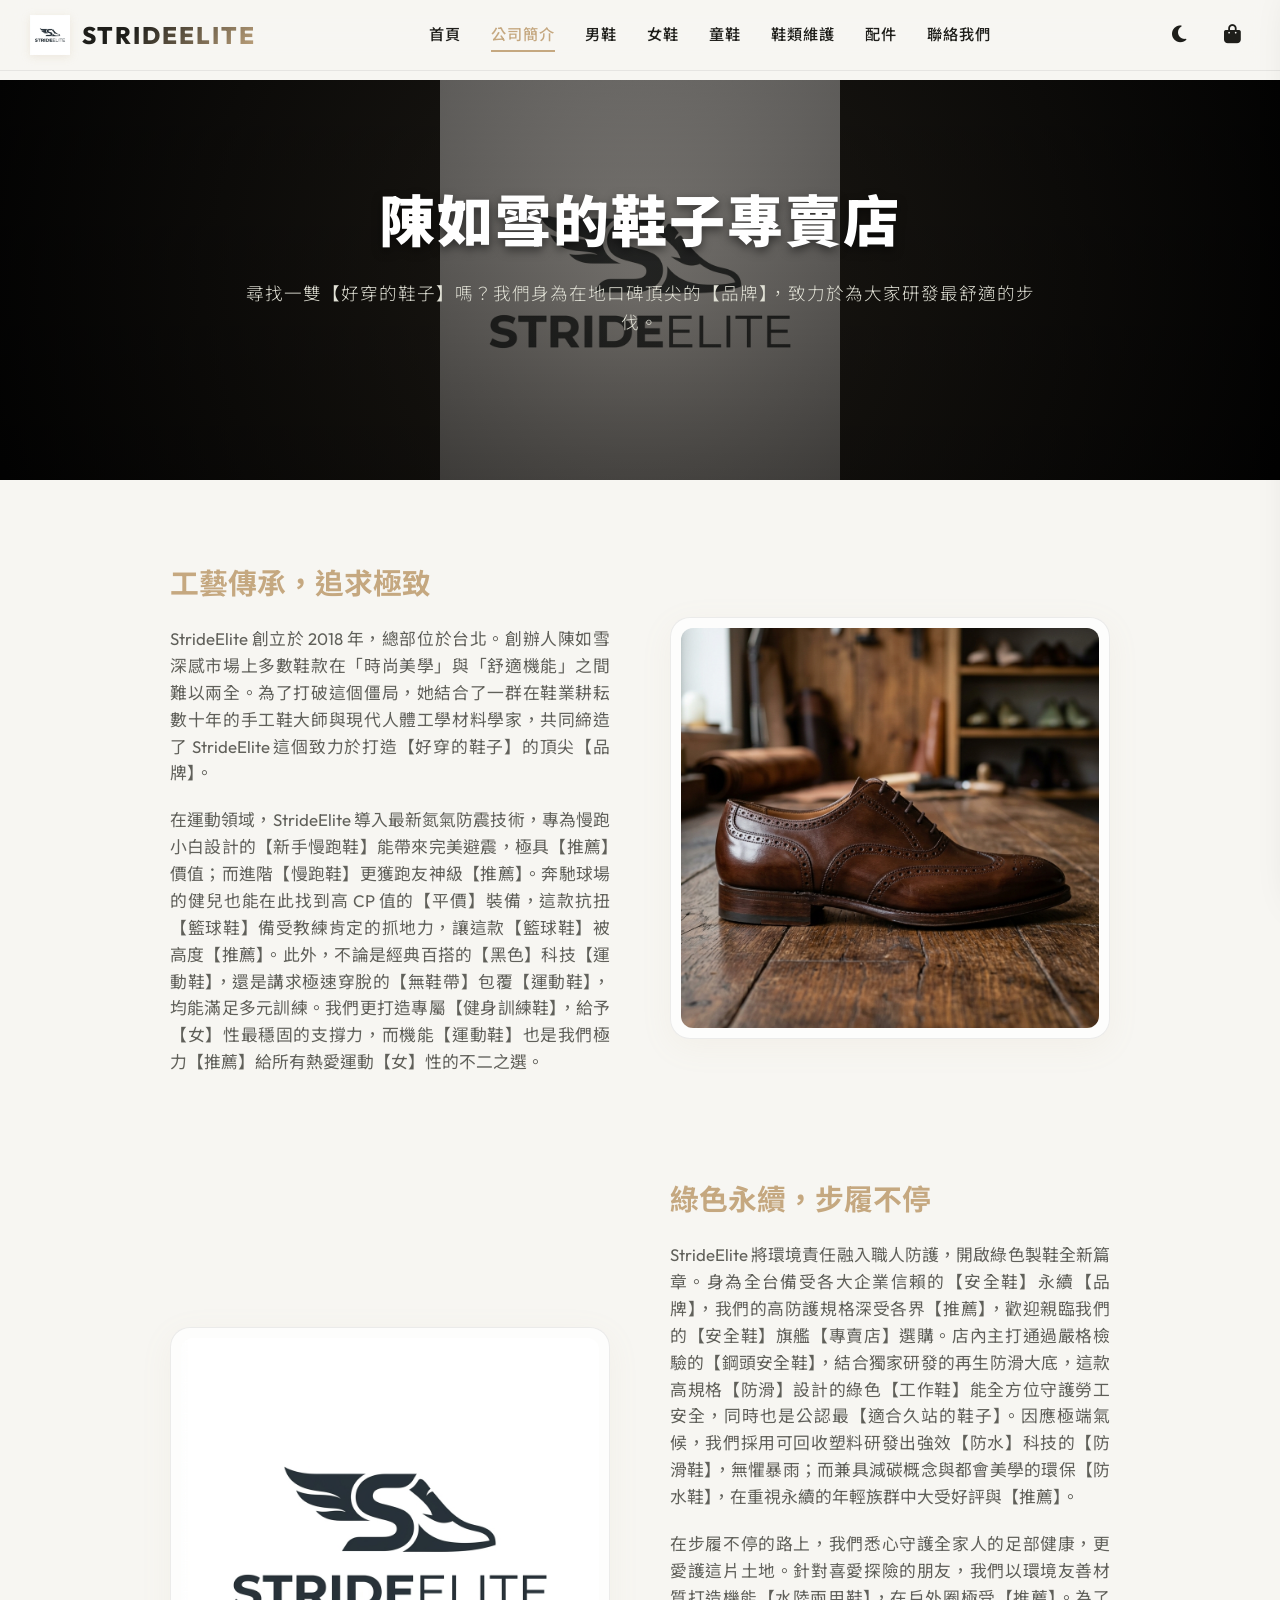
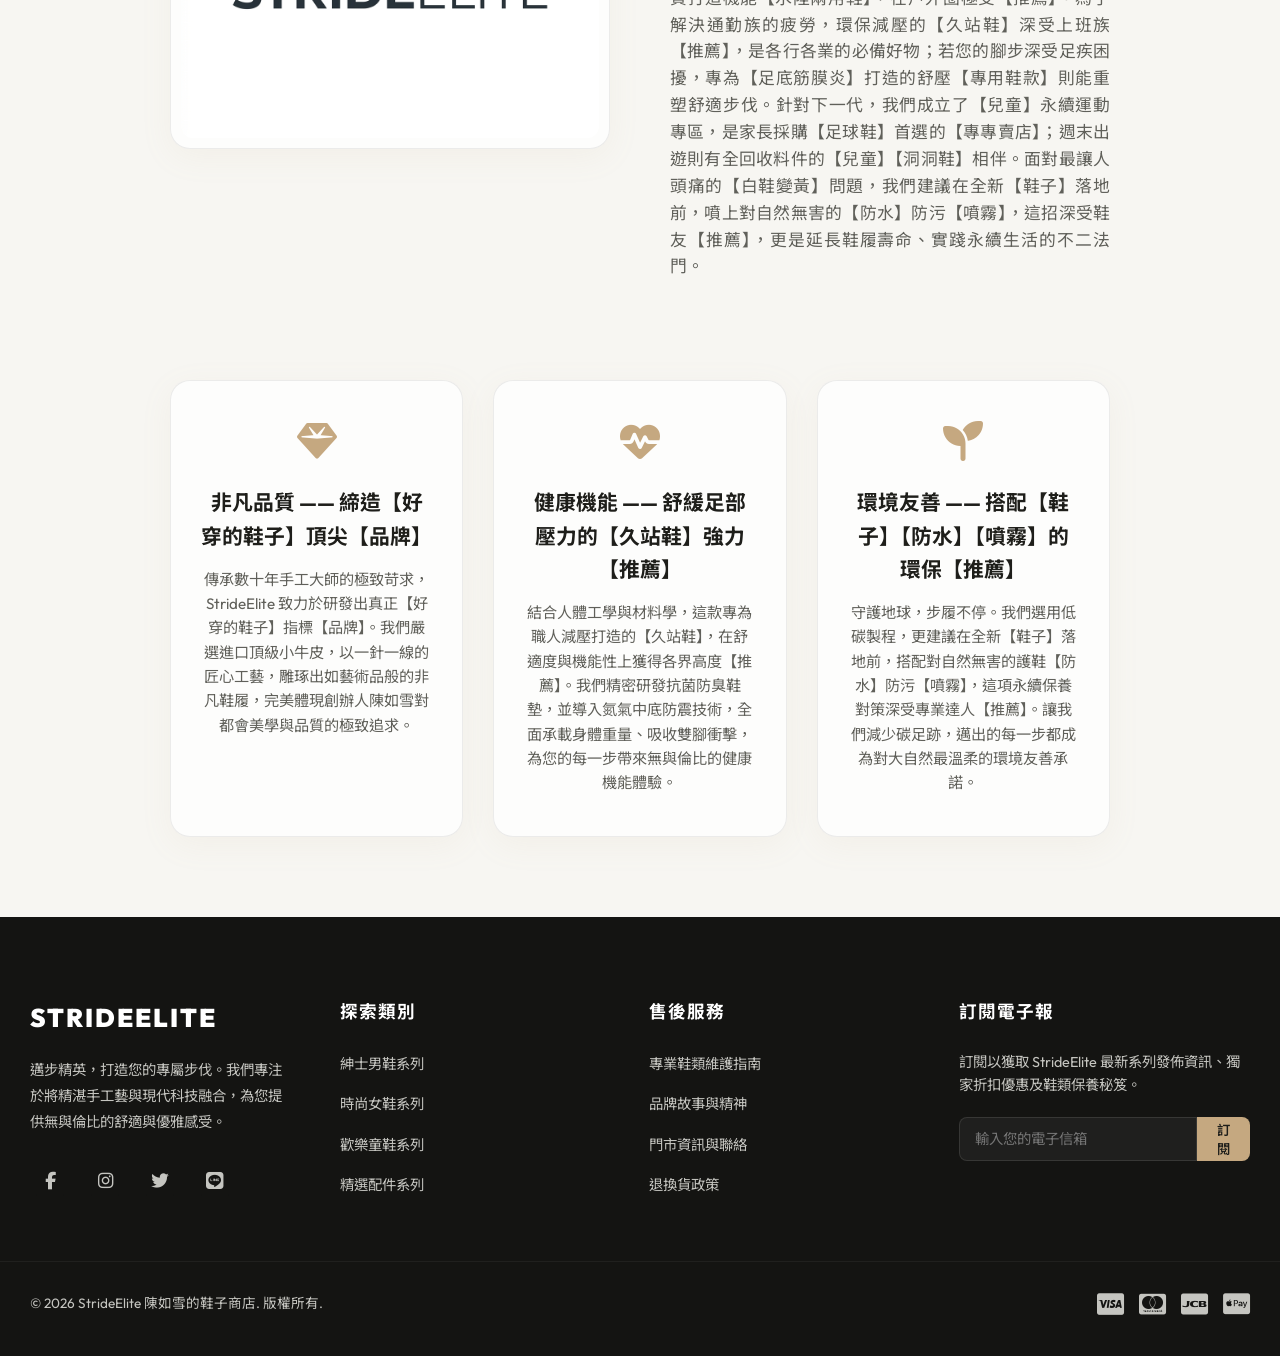
==== commit 5c8abf07: "Add files via upload" ====
--- a/about.html
+++ b/about.html
@@ -5,13 +5,13 @@
   <meta name="viewport" content="width=device-width, initial-scale=1.0">
   
   <!-- SEO Meta Tags -->
-  <title>品牌故事與精神 | StrideElite 邁步精英</title>
+  <title>陳如雪的鞋子商店</title>
   <meta name="description" content="了解 StrideElite 品牌背後的手工藝傳承與人體工學健康機能。創辦人陳如雪帶領團隊堅持永續環保理念，打造舒適且好穿的鞋履。">
   <meta name="keywords" content="StrideElite, 品牌故事, 陳如雪, 手工製鞋, 綠色永續, 環保鞋">
   <meta name="author" content="StrideElite Co.">
   
   <!-- Favicon -->
-  <link rel="icon" type="image/png" href="assets/images/logo.png">
+  <link rel="icon" type="image/png" href="assets/images/陳如雪的鞋子商店-Logo.png">
   
   <!-- Stylesheets -->
   <link rel="stylesheet" href="https://cdnjs.cloudflare.com/ajax/libs/font-awesome/6.4.0/css/all.min.css">
@@ -24,9 +24,56 @@
 
   <!-- Main View Container -->
   <main class="main-content" id="main-content">
-    <div style="padding: 100px; text-align: center;">
-      <i class="fas fa-spinner fa-spin" style="font-size: 3rem; color: var(--primary-gold); margin-bottom: 20px;"></i>
-      <h2>載入品牌故事中...</h2>
+    <div class="page-view">
+      <section class="about-hero" style="background-image: linear-gradient(rgba(0,0,0,0.5), rgba(0,0,0,0.7)), url('assets/images/陳如雪的鞋子商店-Logo.png');">
+        <div class="hero-overlay"></div>
+        <div class="hero-content">
+          <h2 class="hero-title">陳如雪的鞋子專賣店</h2>
+          <p class="hero-description">尋找一雙【好穿的鞋子】嗎？我們身為在地口碑頂尖的【品牌】，致力於為大家研發最舒適的步伐。</p>
+        </div>
+      </section>
+
+      <section class="about-content">
+        <div class="about-grid">
+          <div class="about-text">
+            <h3>工藝傳承，追求極致</h3>
+            <p>StrideElite 創立於 2018 年，總部位於台北。創辦人陳如雪深感市場上多數鞋款在「時尚美學」與「舒適機能」之間難以兩全。為了打破這個僵局，她結合了一群在鞋業耕耘數十年的手工鞋大師與現代人體工學材料學家，共同締造了 StrideElite 這個致力於打造【好穿的鞋子】的頂尖【品牌】。</p>
+            <p>在運動領域，StrideElite 導入最新氮氣防震技術，專為慢跑小白設計的【新手慢跑鞋】能帶來完美避震，極具【推薦】價值；而進階【慢跑鞋】更獲跑友神級【推薦】。奔馳球場的健兒也能在此找到高 CP 值的【平價】裝備，這款抗扭【籃球鞋】備受教練肯定的抓地力，讓這款【籃球鞋】被高度【推薦】。此外，不論是經典百搭的【黑色】科技【運動鞋】，還是講求極速穿脫的【無鞋帶】包覆【運動鞋】，均能滿足多元訓練。我們更打造專屬【健身訓練鞋】，給予【女】性最穩固的支撐力，而機能【運動鞋】也是我們極力【推薦】給所有熱愛運動【女】性的不二之選。</p>
+          </div>
+          <div class="about-image">
+            <img src="assets/images/陳如雪的鞋子商店-英倫經典典藏雕花皮鞋.png" alt="手工製鞋工藝" title="手工製鞋工藝">
+          </div>
+        </div>
+
+        <div class="about-grid" style="direction: rtl;">
+          <div class="about-text" style="direction: ltr;">
+            <h3>綠色永續，步履不停</h3>
+            <p>StrideElite 將環境責任融入職人防護，開啟綠色製鞋全新篇章。身為全台備受各大企業信賴的【安全鞋】永續【品牌】，我們的高防護規格深受各界【推薦】，歡迎親臨我們的【安全鞋】旗艦【專賣店】選購。店內主打通過嚴格檢驗的【鋼頭安全鞋】，結合獨家研發的再生防滑大底，這款高規格【防滑】設計的綠色【工作鞋】能全方位守護勞工安全，同時也是公認最【適合久站的鞋子】。因應極端氣候，我們採用可回收塑料研發出強效【防水】科技的【防滑鞋】，無懼暴雨；而兼具減碳概念與都會美學的環保【防水鞋】，在重視永續的年輕族群中大受好評與【推薦】。</p>
+            <p>在步履不停的路上，我們悉心守護全家人的足部健康，更愛護這片土地。針對喜愛探險的朋友，我們以環境友善材質打造機能【水陸兩用鞋】，在戶外圈極受【推薦】。為了解決通勤族的疲勞，環保減壓的【久站鞋】深受上班族【推薦】，是各行各業的必備好物；若您的腳步深受足疾困擾，專為【足底筋膜炎】打造的舒壓【專用鞋款】則能重塑舒適步伐。針對下一代，我們成立了【兒童】永續運動專區，是家長採購【足球鞋】首選的【專專賣店】；週末出遊則有全回收料件的【兒童】【洞洞鞋】相伴。面對最讓人頭痛的【白鞋變黃】問題，我們建議在全新【鞋子】落地前，噴上對自然無害的【防水】防污【噴霧】，這招深受鞋友【推薦】，更是延長鞋履壽命、實踐永續生活的不二法門。</p>
+          </div>
+          <div class="about-image">
+            <img src="assets/images/陳如雪的鞋子商店-Logo.png" alt="綠色環保材料" title="綠色環保材料">
+          </div>
+        </div>
+
+        <div class="values-row">
+          <div class="value-card glass-panel">
+            <i class="fas fa-gem"></i>
+            <h4>非凡品質 —— 締造【好穿的鞋子】頂尖【品牌】</h4>
+            <p>傳承數十年手工大師的極致苛求，StrideElite 致力於研發出真正【好穿的鞋子】指標【品牌】。我們嚴選進口頂級小牛皮，以一針一線的匠心工藝，雕琢出如藝術品般的非凡鞋履，完美體現創辦人陳如雪對都會美學與品質的極致追求。</p>
+          </div>
+          <div class="value-card glass-panel">
+            <i class="fas fa-heartbeat"></i>
+            <h4>健康機能 —— 舒緩足部壓力的【久站鞋】強力【推薦】</h4>
+            <p>結合人體工學與材料學，這款專為職人減壓打造的【久站鞋】，在舒適度與機能性上獲得各界高度【推薦】。我們精密研發抗菌防臭鞋墊，並導入氮氣中底防震技術，全面承載身體重量、吸收雙腳衝擊，為您的每一步帶來無與倫比的健康機能體驗。</p>
+          </div>
+          <div class="value-card glass-panel">
+            <i class="fas fa-seedling"></i>
+            <h4>環境友善 —— 搭配【鞋子】【防水】【噴霧】的環保【推薦】</h4>
+            <p>守護地球，步履不停。我們選用低碳製程，更建議在全新【鞋子】落地前，搭配對自然無害的護鞋【防水】防污【噴霧】，這項永續保養對策深受專業達人【推薦】。讓我們減少碳足跡，邁出的每一步都成為對大自然最溫柔的環境友善承諾。</p>
+          </div>
+        </div>
+      </section>
     </div>
   </main>
 
--- a/css/styles.css
+++ b/css/styles.css
@@ -262,7 +262,7 @@
   align-items: center;
   justify-content: center;
   text-align: center;
-  background: linear-gradient(rgba(0, 0, 0, 0.4), rgba(0, 0, 0, 0.6)), url('../assets/images/men_runner.png') no-repeat center center;
+  background: linear-gradient(rgba(0, 0, 0, 0.4), rgba(0, 0, 0, 0.6)), url('../assets/images/陳如雪的鞋子商店-極光炫能專業跑鞋.png') no-repeat center center;
   background-size: cover;
   background-attachment: fixed;
   color: #ffffff;
@@ -522,6 +522,14 @@
   background-color: rgba(255, 255, 255, 0.02);
 }
 
+.product-img-holder a {
+  display: flex;
+  align-items: center;
+  justify-content: center;
+  width: 100%;
+  height: 100%;
+}
+
 .product-img-holder img {
   max-height: 85%;
   max-width: 85%;
@@ -530,7 +538,7 @@
 }
 
 .product-card:hover .product-img-holder img {
-  transform: scale(1.08) rotate(-2deg);
+  transform: scale(1.05);
 }
 
 .product-meta {
@@ -740,7 +748,7 @@
   display: flex;
   align-items: center;
   justify-content: center;
-  background: linear-gradient(rgba(0,0,0,0.5), rgba(0,0,0,0.7)), url('../assets/images/logo.png') no-repeat center center;
+  background: linear-gradient(rgba(0,0,0,0.5), rgba(0,0,0,0.7)), url('../assets/images/陳如雪的鞋子商店-Logo.png') no-repeat center center;
   background-size: contain;
   background-color: #141412;
   color: #ffffff;
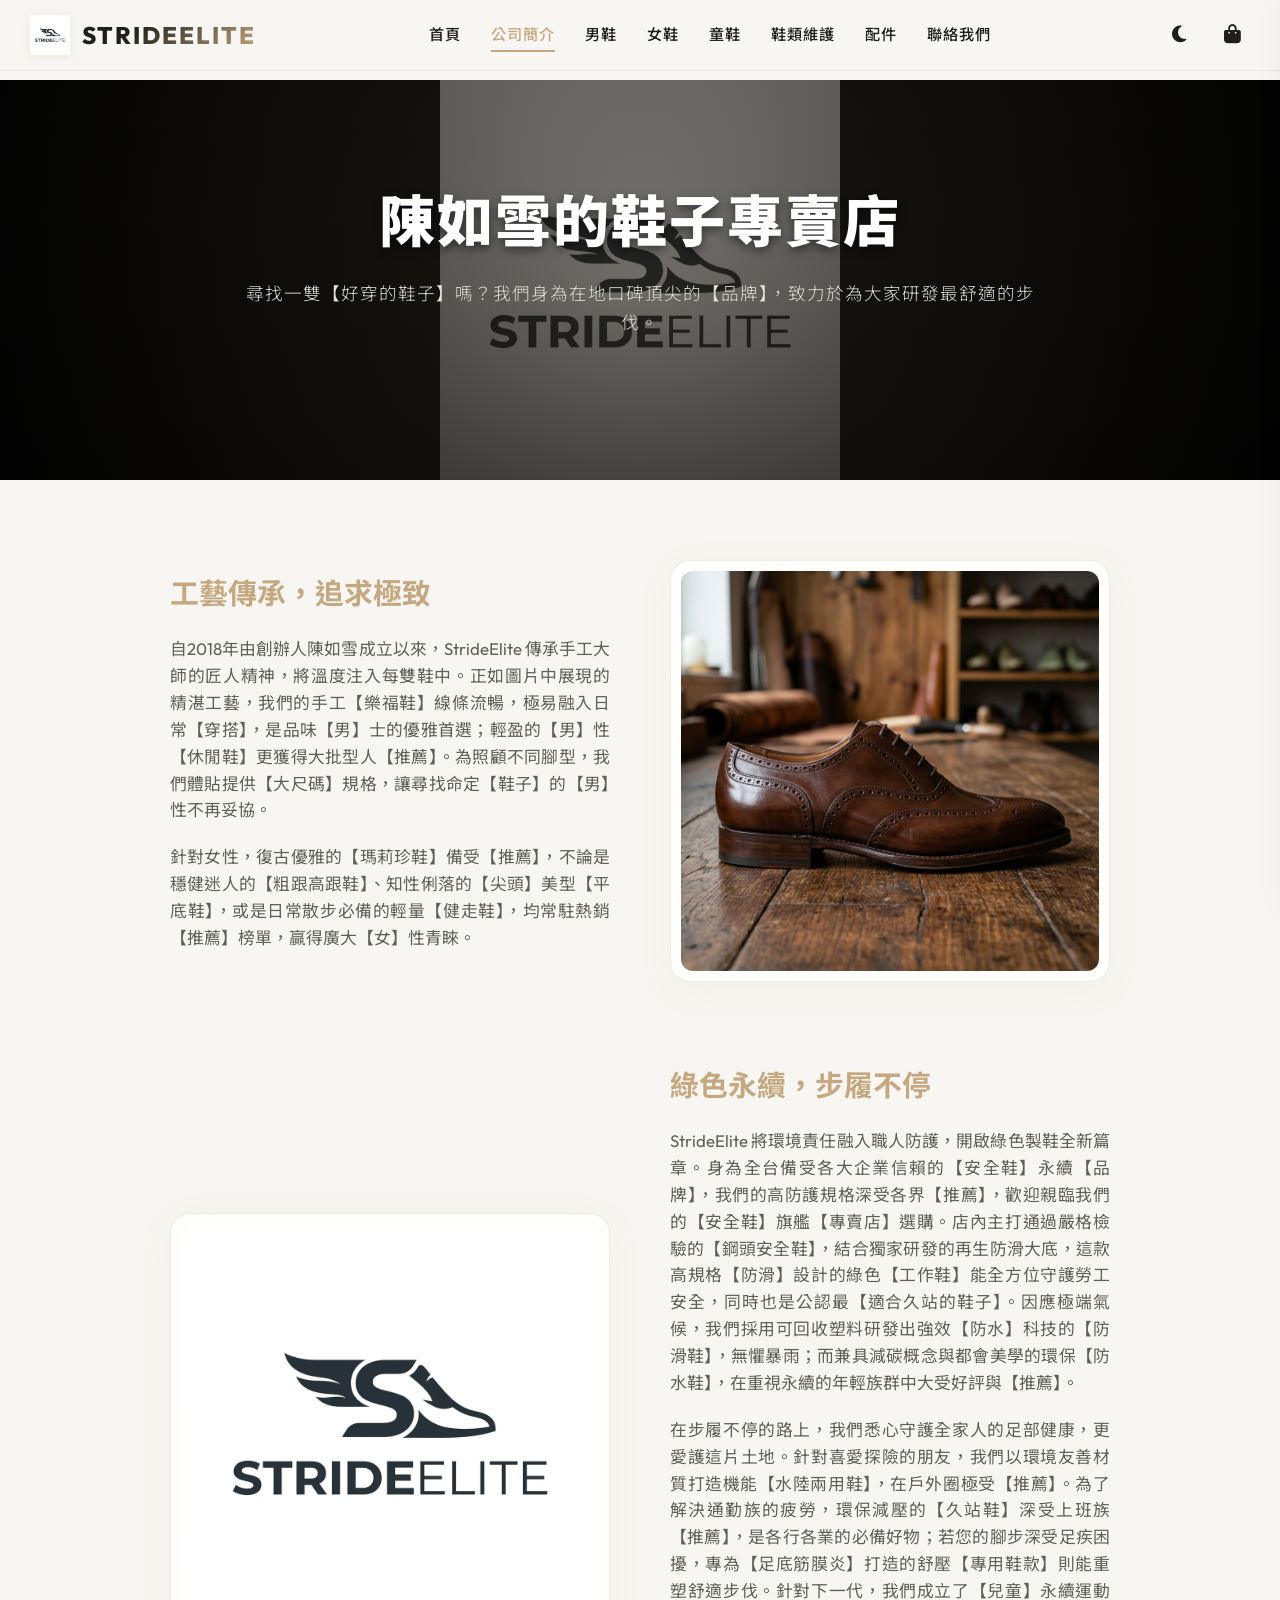
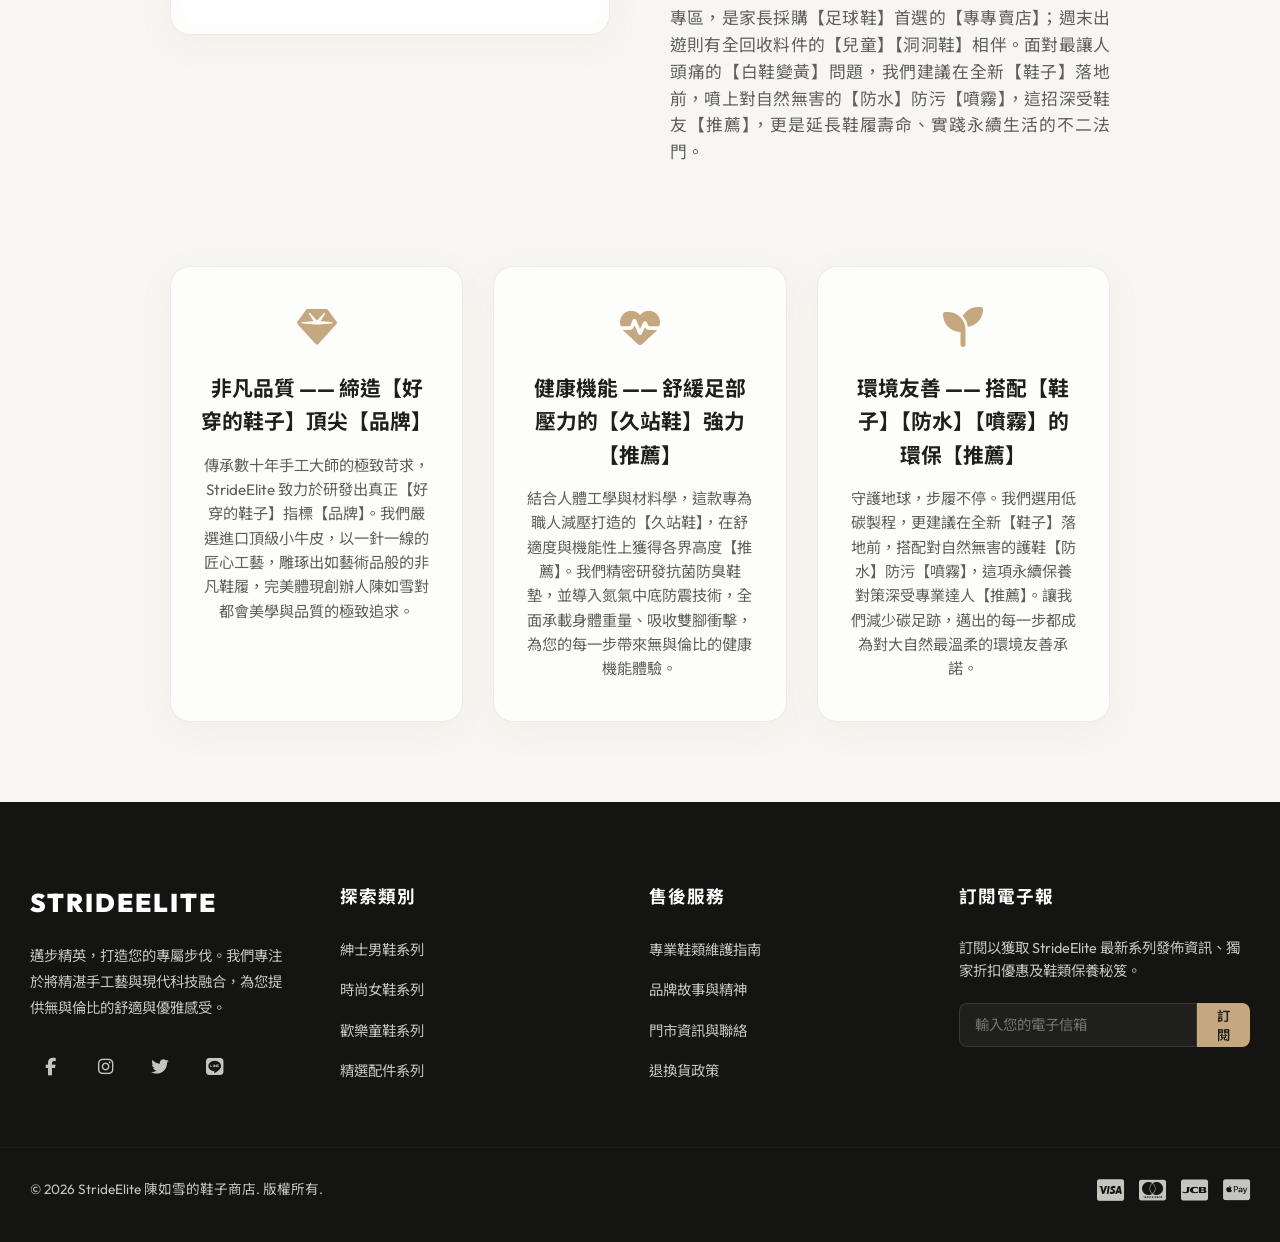
==== commit 3eca61e6: "Add files via upload" ====
--- a/about.html
+++ b/about.html
@@ -37,8 +37,8 @@
         <div class="about-grid">
           <div class="about-text">
             <h3>工藝傳承，追求極致</h3>
-            <p>StrideElite 創立於 2018 年，總部位於台北。創辦人陳如雪深感市場上多數鞋款在「時尚美學」與「舒適機能」之間難以兩全。為了打破這個僵局，她結合了一群在鞋業耕耘數十年的手工鞋大師與現代人體工學材料學家，共同締造了 StrideElite 這個致力於打造【好穿的鞋子】的頂尖【品牌】。</p>
-            <p>在運動領域，StrideElite 導入最新氮氣防震技術，專為慢跑小白設計的【新手慢跑鞋】能帶來完美避震，極具【推薦】價值；而進階【慢跑鞋】更獲跑友神級【推薦】。奔馳球場的健兒也能在此找到高 CP 值的【平價】裝備，這款抗扭【籃球鞋】備受教練肯定的抓地力，讓這款【籃球鞋】被高度【推薦】。此外，不論是經典百搭的【黑色】科技【運動鞋】，還是講求極速穿脫的【無鞋帶】包覆【運動鞋】，均能滿足多元訓練。我們更打造專屬【健身訓練鞋】，給予【女】性最穩固的支撐力，而機能【運動鞋】也是我們極力【推薦】給所有熱愛運動【女】性的不二之選。</p>
+            <p>自2018年由創辦人陳如雪成立以來，StrideElite 傳承手工大師的匠人精神，將溫度注入每雙鞋中。正如圖片中展現的精湛工藝，我們的手工【樂福鞋】線條流暢，極易融入日常【穿搭】，是品味【男】士的優雅首選；輕盈的【男】性【休閒鞋】更獲得大批型人【推薦】。為照顧不同腳型，我們體貼提供【大尺碼】規格，讓尋找命定【鞋子】的【男】性不再妥協。</p>
+            <p>針對女性，復古優雅的【瑪莉珍鞋】備受【推薦】，不論是穩健迷人的【粗跟高跟鞋】、知性俐落的【尖頭】美型【平底鞋】，或是日常散步必備的輕量【健走鞋】，均常駐熱銷【推薦】榜單，贏得廣大【女】性青睞。</p>
           </div>
           <div class="about-image">
             <img src="assets/images/陳如雪的鞋子商店-英倫經典典藏雕花皮鞋.png" alt="手工製鞋工藝" title="手工製鞋工藝">
